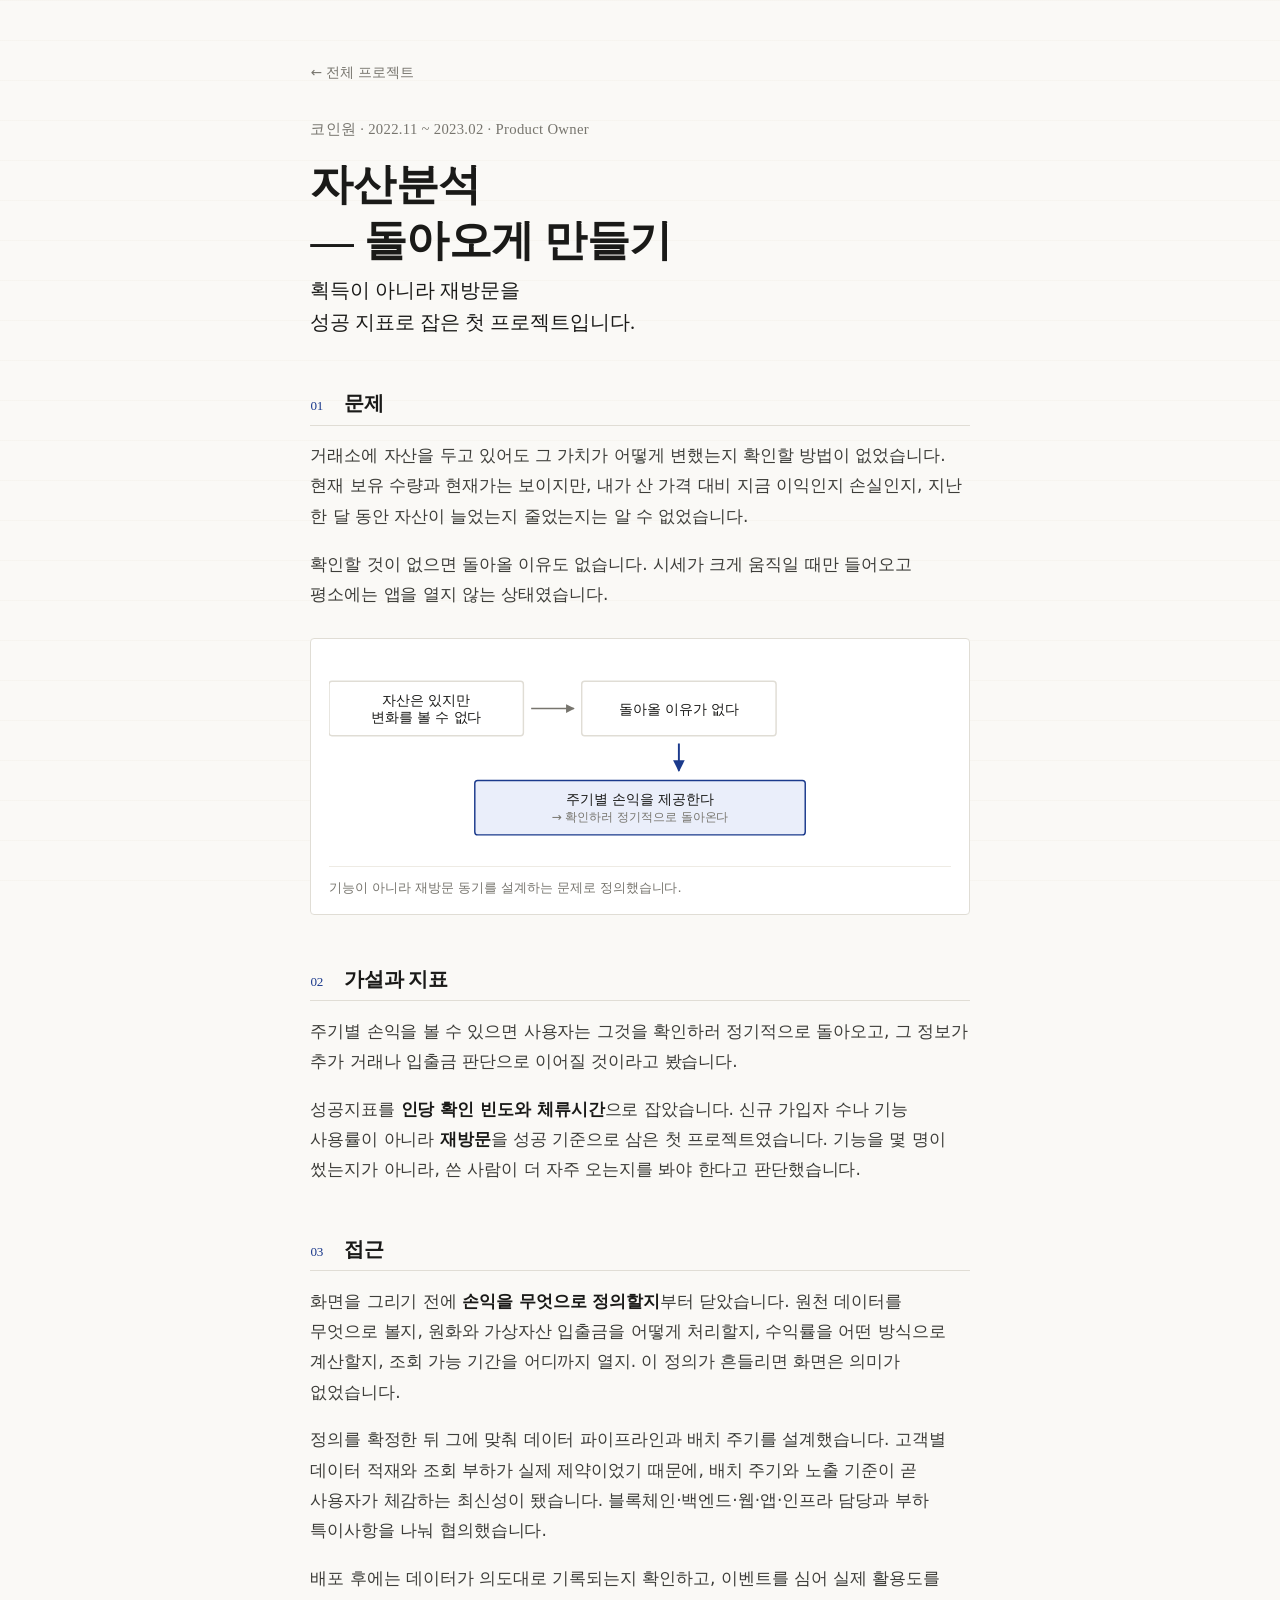
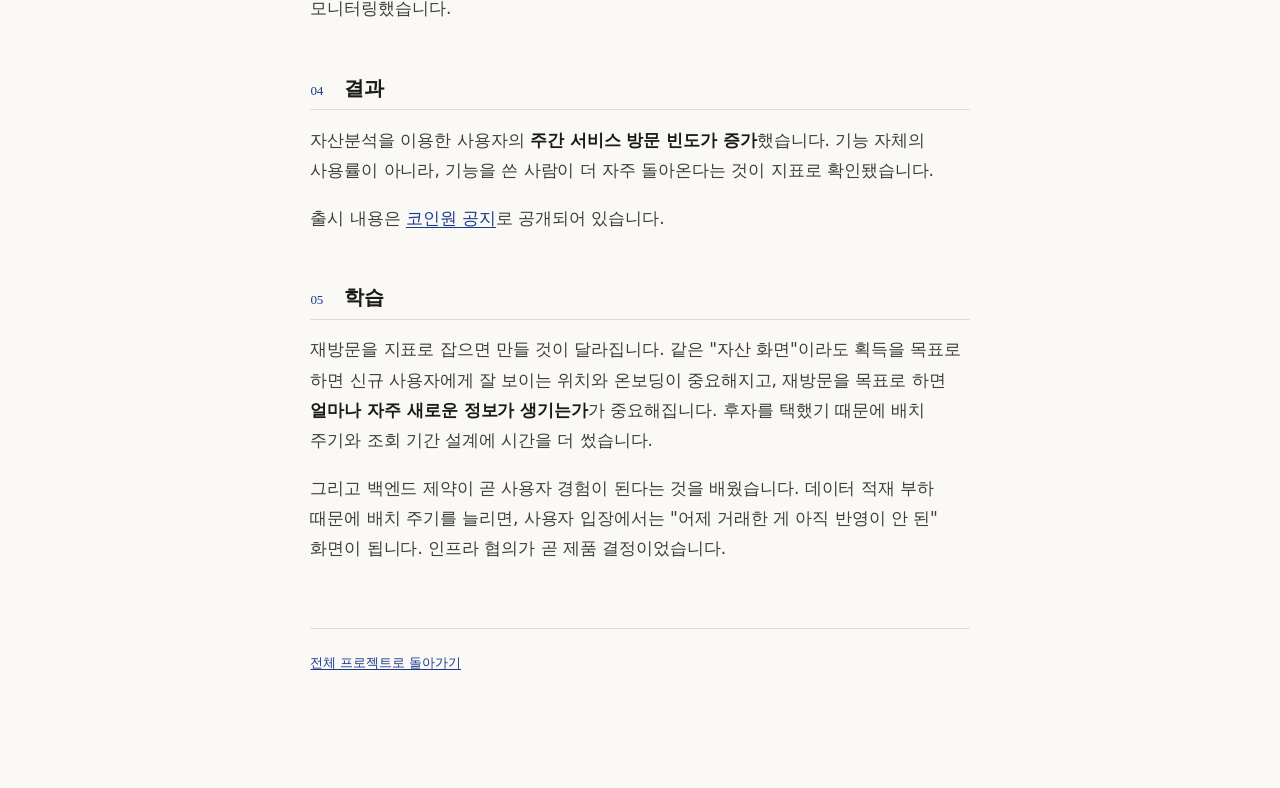
==== projects/coinone-asset-analysis.html @ b0e4d41a "feat: 포트폴리오 사이트 초기 배포 Co-Authored-By: Claude Opus 5 <noreply@anthropic.com>" ====
<!DOCTYPE html>
<html lang="ko">
<head>
<meta charset="utf-8">
<meta name="viewport" content="width=device-width, initial-scale=1">
<meta name="robots" content="noindex, nofollow">
<title>자산분석 — 돌아오게 만들기 · 안세훈</title>
<link rel="stylesheet" href="../assets/style.css">
</head>
<body>
<div class="wrap">

  <a class="back-link" href="../index.html">전체 프로젝트</a>

  <header class="site-header">
    <p class="role">코인원 · 2022.11 ~ 2023.02 · Product Owner</p>
    <h1>자산분석<br>— 돌아오게 만들기</h1>
    <p class="tagline">획득이 아니라 재방문을<br>성공 지표로 잡은 첫 프로젝트입니다.</p>
  </header>

  <section class="section">
    <h2><span class="n">01</span>문제</h2>
    <p>거래소에 자산을 두고 있어도 그 가치가 어떻게 변했는지 확인할 방법이 없었습니다.
       현재 보유 수량과 현재가는 보이지만, 내가 산 가격 대비 지금 이익인지 손실인지,
       지난 한 달 동안 자산이 늘었는지 줄었는지는 알 수 없었습니다.</p>
    <p>확인할 것이 없으면 돌아올 이유도 없습니다. 시세가 크게 움직일 때만 들어오고
       평소에는 앱을 열지 않는 상태였습니다.</p>

    <figure class="figure">
      <svg viewBox="0 0 640 200" role="img" aria-labelledby="fig1-t fig1-d">
        <title id="fig1-t">문제 구조와 해결 방향</title>
        <desc id="fig1-d">자산 변화를 확인할 방법이 없어 재방문 이유가 없던 상태에서, 주기별 손익을 제공해 확인을 위한 재방문을 만들었습니다.</desc>

        <rect x="0" y="24" width="200" height="56" rx="3" class="svg-box"/>
        <text x="100" y="48" class="svg-label" text-anchor="middle">자산은 있지만</text>
        <text x="100" y="66" class="svg-label" text-anchor="middle">변화를 볼 수 없다</text>

        <path d="M208 52 H252" class="svg-arrow" marker-end="url(#ar)"/>

        <rect x="260" y="24" width="200" height="56" rx="3" class="svg-box"/>
        <text x="360" y="58" class="svg-label" text-anchor="middle">돌아올 이유가 없다</text>

        <path d="M360 88 V116" class="svg-arrow--accent" marker-end="url(#ar2)"/>

        <rect x="150" y="126" width="340" height="56" rx="3" class="svg-box--accent"/>
        <text x="320" y="150" class="svg-label" text-anchor="middle">주기별 손익을 제공한다</text>
        <text x="320" y="168" class="svg-label--sm" text-anchor="middle">→ 확인하러 정기적으로 돌아온다</text>

        <defs>
          <marker id="ar" viewBox="0 0 10 10" refX="9" refY="5" markerWidth="6" markerHeight="6" orient="auto-start-reverse">
            <path d="M0 0 L10 5 L0 10 z" style="fill:var(--muted)"/>
          </marker>
          <marker id="ar2" viewBox="0 0 10 10" refX="9" refY="5" markerWidth="6" markerHeight="6" orient="auto-start-reverse">
            <path d="M0 0 L10 5 L0 10 z" style="fill:var(--accent)"/>
          </marker>
        </defs>
      </svg>
      <figcaption class="figure__caption">기능이 아니라 재방문 동기를 설계하는 문제로 정의했습니다.</figcaption>
    </figure>
  </section>

  <section class="section">
    <h2><span class="n">02</span>가설과 지표</h2>
    <p>주기별 손익을 볼 수 있으면 사용자는 그것을 확인하러 정기적으로 돌아오고,
       그 정보가 추가 거래나 입출금 판단으로 이어질 것이라고 봤습니다.</p>
    <p>성공지표를 <strong>인당 확인 빈도와 체류시간</strong>으로 잡았습니다.
       신규 가입자 수나 기능 사용률이 아니라 <strong>재방문</strong>을 성공 기준으로 삼은 첫 프로젝트였습니다.
       기능을 몇 명이 썼는지가 아니라, 쓴 사람이 더 자주 오는지를 봐야 한다고 판단했습니다.</p>
  </section>

  <section class="section">
    <h2><span class="n">03</span>접근</h2>
    <p>화면을 그리기 전에 <strong>손익을 무엇으로 정의할지</strong>부터 닫았습니다.
       원천 데이터를 무엇으로 볼지, 원화와 가상자산 입출금을 어떻게 처리할지,
       수익률을 어떤 방식으로 계산할지, 조회 가능 기간을 어디까지 열지.
       이 정의가 흔들리면 화면은 의미가 없었습니다.</p>
    <p>정의를 확정한 뒤 그에 맞춰 데이터 파이프라인과 배치 주기를 설계했습니다.
       고객별 데이터 적재와 조회 부하가 실제 제약이었기 때문에,
       배치 주기와 노출 기준이 곧 사용자가 체감하는 최신성이 됐습니다.
       블록체인·백엔드·웹·앱·인프라 담당과 부하 특이사항을 나눠 협의했습니다.</p>
    <p>배포 후에는 데이터가 의도대로 기록되는지 확인하고, 이벤트를 심어 실제 활용도를 모니터링했습니다.</p>
  </section>

  <section class="section">
    <h2><span class="n">04</span>결과</h2>
    <p>자산분석을 이용한 사용자의 <strong>주간 서비스 방문 빈도가 증가</strong>했습니다.
       기능 자체의 사용률이 아니라, 기능을 쓴 사람이 더 자주 돌아온다는 것이 지표로 확인됐습니다.</p>
    <p>출시 내용은 <a href="https://coinone.co.kr/info/notice/2519">코인원 공지</a>로 공개되어 있습니다.</p>
  </section>

  <section class="section">
    <h2><span class="n">05</span>학습</h2>
    <p>재방문을 지표로 잡으면 만들 것이 달라집니다. 같은 "자산 화면"이라도
       획득을 목표로 하면 신규 사용자에게 잘 보이는 위치와 온보딩이 중요해지고,
       재방문을 목표로 하면 <strong>얼마나 자주 새로운 정보가 생기는가</strong>가 중요해집니다.
       후자를 택했기 때문에 배치 주기와 조회 기간 설계에 시간을 더 썼습니다.</p>
    <p>그리고 백엔드 제약이 곧 사용자 경험이 된다는 것을 배웠습니다.
       데이터 적재 부하 때문에 배치 주기를 늘리면, 사용자 입장에서는
       "어제 거래한 게 아직 반영이 안 된" 화면이 됩니다.
       인프라 협의가 곧 제품 결정이었습니다.</p>
  </section>

  <footer class="site-footer">
    <p><a href="../index.html">전체 프로젝트로 돌아가기</a></p>
  </footer>

</div>
</body>
</html>
---- assets/style.css ----
@charset "UTF-8";

/* ============================================================
   안세훈 포트폴리오
   아이덴티티: 편집 디자인된 리서치 노트
   - 세리프 디스플레이(제목·수치) × 한글 산세리프 본문
   - 좌측 헤어라인 레일과 섹션 번호
   - 지표 델타를 본문 안에서 색으로 읽히게
   외부 리소스(웹폰트·이미지) 없음. 단일 CSS.
   ============================================================ */

:root {
  /* 종이 계열 라이트 */
  --bg:        #faf9f6;
  --bg-tint:   #f3f1ec;
  --card:      #ffffff;
  --fg:        #1a1a18;
  --fg-soft:   #3d3d39;
  --muted:     #77756e;
  --line:      #e0ddd5;
  --line-soft: #eeebe4;
  --accent:    #1b3a8c;
  --accent-bg: #eaeefa;
  --up:        #0f6b45;
  --down:      #9c3327;

  --display: "Iowan Old Style", "Palatino Linotype", Palatino, "Times New Roman", Georgia, serif;
  --body: -apple-system, BlinkMacSystemFont, "Apple SD Gothic Neo", "Malgun Gothic",
          "Noto Sans KR", system-ui, sans-serif;
  --mono: ui-monospace, SFMono-Regular, Menlo, monospace;

  --measure: 44rem;
  --rail: 2.5rem;
}

@media (prefers-color-scheme: dark) {
  :root {
    --bg:        #14141a;
    --bg-tint:   #1a1a21;
    --card:      #1c1c23;
    --fg:        #eceae5;
    --fg-soft:   #cfcdc7;
    --muted:     #94918a;
    --line:      #2e2e37;
    --line-soft: #24242c;
    --accent:    #8fb0ff;
    --accent-bg: #1e2436;
    --up:        #4ec98a;
    --down:      #ff8f80;
  }
}

*, *::before, *::after { box-sizing: border-box; }

html { -webkit-text-size-adjust: 100%; }

body {
  margin: 0;
  background: var(--bg);
  color: var(--fg);
  font-family: var(--body);
  font-size: clamp(15px, 0.95rem + 0.16vw, 17px);
  line-height: 1.78;
  letter-spacing: -0.003em;
  word-break: keep-all;       /* 한글 줄바꿈 품질 */
  overflow-wrap: anywhere;
  -webkit-font-smoothing: antialiased;
}

/* 종이 질감: 아주 옅은 수평 괘선 */
body::before {
  content: "";
  position: fixed;
  inset: 0;
  pointer-events: none;
  background-image: repeating-linear-gradient(
    to bottom, var(--line-soft) 0 1px, transparent 1px 2.5rem);
  opacity: .35;
  z-index: 0;
}
@media (prefers-color-scheme: dark) { body::before { opacity: .5; } }

.wrap {
  position: relative;
  z-index: 1;
  max-width: var(--measure);
  margin-inline: auto;
  padding: 3.5rem 1.4rem 6rem;
}

/* ---------- 타이포 ---------- */

h1, h2, h3 { font-family: var(--display); font-weight: 600; letter-spacing: -0.01em; line-height: 1.3; }

h1 {
  font-size: clamp(1.9rem, 1.4rem + 2vw, 2.7rem);
  margin: 0 0 .4rem;
}

h2 {
  font-size: 1.28rem;
  margin: 3.2rem 0 .9rem;
  padding-bottom: .5rem;
  border-bottom: 1px solid var(--line);
}

h3 { font-size: 1.06rem; margin: 2rem 0 .5rem; }

p { margin: 0 0 1.1rem; color: var(--fg-soft); }

a { color: var(--accent); text-underline-offset: .18em; text-decoration-thickness: 1px; }
a:hover { text-decoration-thickness: 2px; }
a:focus-visible { outline: 2px solid var(--accent); outline-offset: 3px; border-radius: 2px; }

strong { font-weight: 650; color: var(--fg); }

ul, ol { padding-left: 1.15rem; margin: 0 0 1.1rem; color: var(--fg-soft); }
li { margin-bottom: .38rem; }

/* 숫자는 세리프 + 등폭으로 — 수치가 본문에서 또렷하게 */
.num, .metric__val, .delta {
  font-family: var(--display);
  font-variant-numeric: tabular-nums;
  font-feature-settings: "tnum" 1;
}

/* ---------- 헤더 ---------- */

.site-header { margin-bottom: 2.6rem; }

.site-header .role {
  font-family: var(--display);
  font-size: .92rem;
  color: var(--muted);
  letter-spacing: .02em;
  margin: 0 0 .9rem;
}

.tagline {
  font-family: var(--display);
  font-size: clamp(1.05rem, 1rem + .5vw, 1.28rem);
  line-height: 1.55;
  color: var(--fg);
  margin: 0 0 1.2rem;
}

.contact {
  display: flex;
  flex-wrap: wrap;
  gap: .4rem 1.1rem;
  font-size: .88rem;
  color: var(--muted);
  margin: 0;
  padding: 0;
  list-style: none;
}

/* ---------- 콜아웃 (읽는 순서) ---------- */

.callout {
  background: var(--accent-bg);
  border-left: 3px solid var(--accent);
  padding: 1.15rem 1.25rem;
  margin: 0 0 3rem;
  border-radius: 0 4px 4px 0;
}
.callout p { margin: 0; color: var(--fg); }
.callout p + p { margin-top: .6rem; }

/* ---------- 성장 궤적 ---------- */

.trajectory { margin: 0 0 1rem; padding: 0; list-style: none; }

.trajectory__spine {
  font-family: var(--display);
  font-size: 1.02rem;
  color: var(--accent);
  letter-spacing: .01em;
  margin-bottom: 1.4rem;
}

.trajectory li {
  display: grid;
  grid-template-columns: minmax(5.5rem, max-content) 1fr;
  gap: 0 1rem;
  padding: 0 0 1.3rem;
  border-left: 1px solid var(--line);
  margin-left: .55rem;
  padding-left: 1.2rem;
  position: relative;
}
.trajectory li::before {
  content: "";
  position: absolute;
  left: -4.5px;
  top: .62rem;
  width: 8px; height: 8px;
  border-radius: 50%;
  background: var(--bg);
  border: 1.5px solid var(--accent);
}
.trajectory li:last-child { border-left-color: transparent; padding-bottom: 0; }

.trajectory .when {
  font-family: var(--display);
  font-size: .85rem;
  color: var(--muted);
  white-space: nowrap;
  padding-top: .12rem;
}
.trajectory .what { margin: 0; }
.trajectory .axis { display: block; font-weight: 650; color: var(--fg); }

/* ---------- 프로젝트 리스트 ---------- */

.project-list { list-style: none; margin: 0; padding: 0; }

.project-item {
  border-top: 1px solid var(--line);
  padding: 1.25rem 0 1.35rem;
}
.project-item:last-child { border-bottom: 1px solid var(--line); }

.project-item__title {
  font-family: var(--display);
  font-size: 1.06rem;
  font-weight: 600;
  margin: 0 0 .25rem;
  line-height: 1.4;
}
.project-item__title a { text-decoration: none; color: var(--fg); }
.project-item__title a:hover { color: var(--accent); text-decoration: underline; }

/* 대표 프로젝트: 리스트 안에서 강조하되 섹션을 나누지 않는다 */
.project-item--featured {
  border-left: 3px solid var(--accent);
  padding-left: 1.1rem;
  background: linear-gradient(to right, var(--accent-bg), transparent 55%);
}
.project-item--featured .project-item__title { font-size: 1.4rem; font-weight: 700; }

.badge {
  display: inline-block;
  vertical-align: .18em;
  background: var(--accent);
  color: var(--bg);
  font-family: var(--body);
  font-size: .66rem;
  font-weight: 700;
  letter-spacing: .04em;
  line-height: 1;
  padding: .3em .55em;
  border-radius: 999px;
  margin-right: .5rem;
}
@media (prefers-color-scheme: dark) { .badge { color: #14141a; } }

.meta {
  font-size: .82rem;
  color: var(--muted);
  margin: 0 0 .45rem;
  font-family: var(--display);
}

.project-item__result { margin: 0 0 .55rem; font-size: .95rem; }

.tags { display: flex; flex-wrap: wrap; gap: .35rem; list-style: none; margin: 0; padding: 0; }
.tag {
  font-size: .72rem;
  color: var(--muted);
  border: 1px solid var(--line);
  border-radius: 3px;
  padding: .12em .45em;
  line-height: 1.5;
}

/* ---------- 프로젝트 상세: 섹션 ---------- */

.section { margin-bottom: 2.4rem; }

.section > h2 {
  display: grid;
  grid-template-columns: 1.6rem 1fr;
  align-items: baseline;
  gap: .5rem;
}
.section > h2 .n {
  font-family: var(--display);
  font-size: .82rem;
  color: var(--accent);
  font-weight: 400;
}

/* ---------- 지표 ---------- */

.metric-row {
  display: flex;
  flex-wrap: wrap;
  gap: 1.6rem;
  padding: 1.15rem 1.25rem;
  background: var(--bg-tint);
  border: 1px solid var(--line);
  border-radius: 4px;
  margin: 0 0 1.5rem;
}
.metric { min-width: 7.5rem; }
.metric__label { display: block; font-size: .78rem; color: var(--muted); margin-bottom: .1rem; }
.metric__val { display: block; font-size: 1.5rem; line-height: 1.15; color: var(--fg); }
.metric__val--up { color: var(--up); }
.metric__val--down { color: var(--down); }
.metric__note { font-size: .74rem; color: var(--muted); }

.delta--up { color: var(--up); font-weight: 650; }
.delta--down { color: var(--down); font-weight: 650; }

/* ---------- 도식 ---------- */

.figure {
  margin: 1.8rem 0 2rem;
  padding: 1.2rem 1.1rem 1rem;
  background: var(--card);
  border: 1px solid var(--line);
  border-radius: 4px;
}
/* 좁은 화면에서는 도식을 축소하지 않고 가로 스크롤로 넘긴다.
   본문(body)은 절대 가로로 스크롤되지 않는다. */
.figure { overflow-x: auto; }
.figure svg { width: 100%; min-width: 480px; height: auto; display: block; }
.figure__caption {
  margin: .85rem 0 0;
  font-size: .82rem;
  color: var(--muted);
  line-height: 1.6;
  border-top: 1px solid var(--line-soft);
  padding-top: .6rem;
}

/* SVG 내부 공용 클래스 */
.svg-box { fill: var(--card); stroke: var(--line); stroke-width: 1.5; }
.svg-box--accent { fill: var(--accent-bg); stroke: var(--accent); stroke-width: 1.5; }
.svg-label { fill: var(--fg); font-family: var(--body); font-size: 14px; }
.svg-label--sm { fill: var(--muted); font-family: var(--body); font-size: 12.5px; }
.svg-num { fill: var(--fg); font-family: var(--display); font-size: 15px; font-variant-numeric: tabular-nums; }
.svg-arrow { stroke: var(--muted); stroke-width: 1.5; fill: none; }
.svg-arrow--accent { stroke: var(--accent); stroke-width: 2; fill: none; }
.svg-bar--up { fill: var(--up); }
.svg-bar--down { fill: var(--down); }
.svg-axis { stroke: var(--line); stroke-width: 1; }

/* ---------- 뒤로 ---------- */

.back-link {
  display: inline-block;
  font-size: .85rem;
  color: var(--muted);
  text-decoration: none;
  margin-bottom: 2rem;
}
.back-link:hover { color: var(--accent); }
.back-link::before { content: "← "; }

/* ---------- 표 ---------- */

table { width: 100%; border-collapse: collapse; margin: 0 0 1.4rem; font-size: .9rem; }
th, td { text-align: left; padding: .55rem .6rem; border-bottom: 1px solid var(--line-soft); vertical-align: top; }
th { font-family: var(--display); font-weight: 600; color: var(--muted); font-size: .82rem; border-bottom-color: var(--line); }
td { color: var(--fg-soft); }

/* ---------- 푸터 ---------- */

.site-footer {
  margin-top: 4rem;
  padding-top: 1.4rem;
  border-top: 1px solid var(--line);
  font-size: .82rem;
  color: var(--muted);
}

/* ---------- 반응형 ---------- */

@media (max-width: 480px) {
  .wrap { padding: 2.5rem 1.1rem 4rem; }
  .metric-row { gap: 1rem 1.4rem; padding: 1rem; }
  .metric { min-width: 6rem; }
  .metric__val { font-size: 1.3rem; }
  .trajectory li { grid-template-columns: 1fr; gap: .1rem; }
  .project-item--featured .project-item__title { font-size: 1.2rem; }
}

/* ---------- 인쇄 ---------- */

@media print {
  :root {
    --bg: #fff; --bg-tint: #fff; --card: #fff;
    --fg: #000; --fg-soft: #1a1a1a; --muted: #555;
    --line: #bbb; --line-soft: #ddd;
    --accent: #12306f; --accent-bg: #fff;
    --up: #0b5c3a; --down: #8a2b20;
  }
  body::before { display: none; }
  .back-link { display: none; }
  .wrap { max-width: none; padding: 0; }
  .section, .figure, .metric-row, .project-item { break-inside: avoid; }
  h2 { break-after: avoid; }
  a { text-decoration: none; }
}

/* ---------- 모션 ---------- */

@media (prefers-reduced-motion: no-preference) {
  .project-item, .section { animation: rise .5s ease-out backwards; }
  .project-item:nth-child(1) { animation-delay: .02s; }
  .project-item:nth-child(2) { animation-delay: .05s; }
  .project-item:nth-child(3) { animation-delay: .08s; }
  .project-item:nth-child(n+4) { animation-delay: .11s; }
  @keyframes rise {
    from { opacity: 0; transform: translateY(6px); }
    to   { opacity: 1; transform: none; }
  }
}
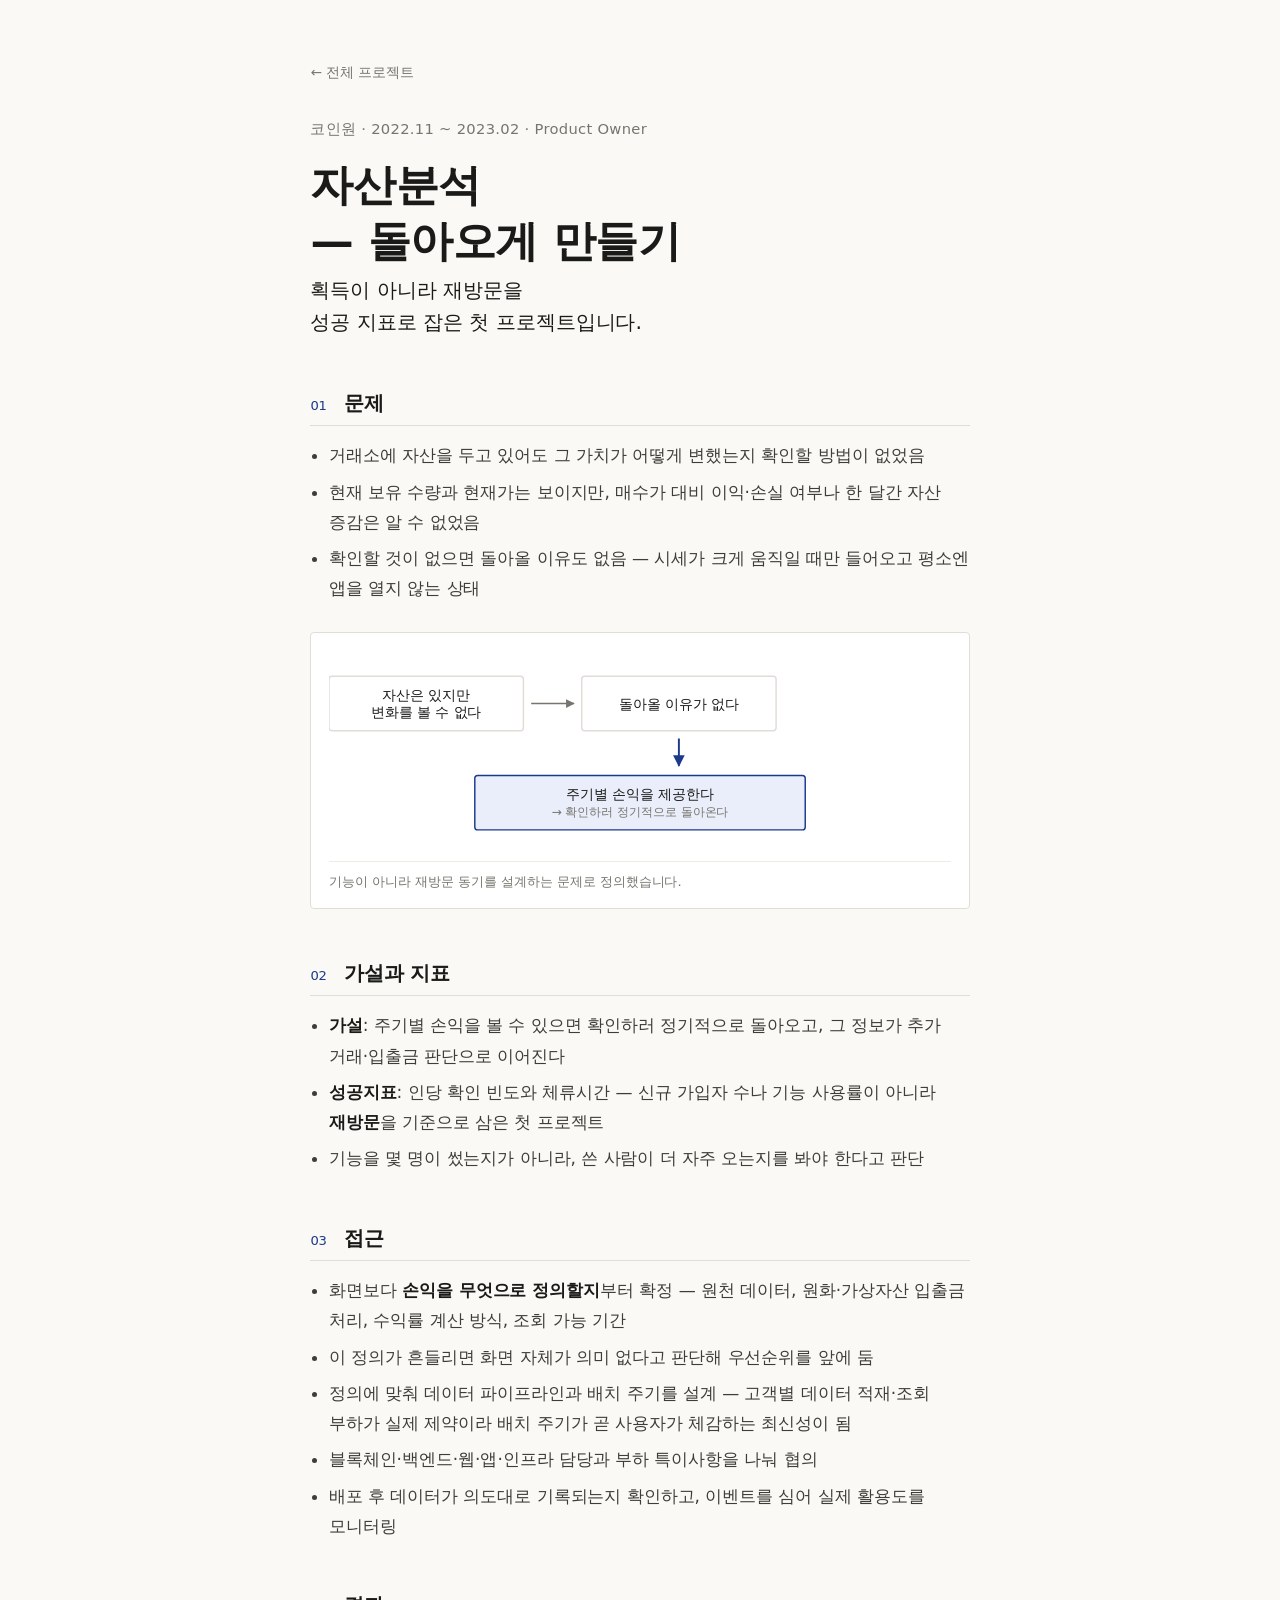
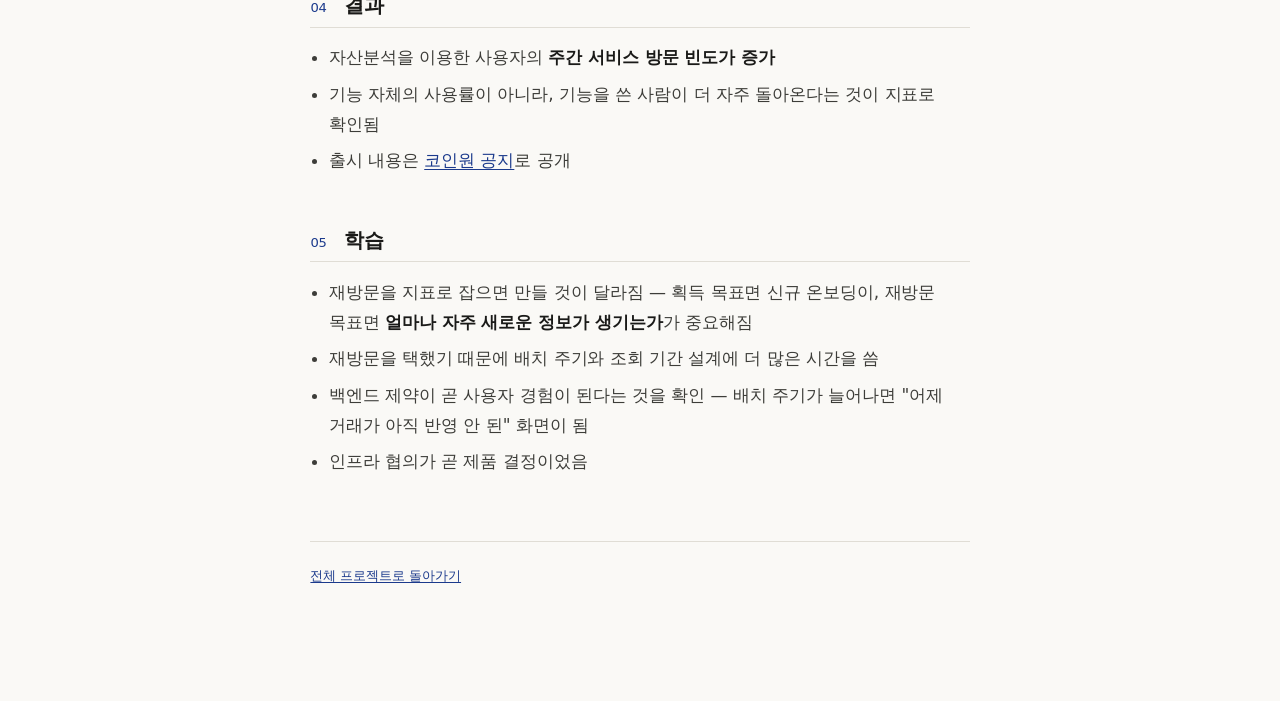
==== commit 847a03a8: "style: Noto Sans 계열 폰트로 통일, 노트 줄무늬 제거, 본문을 불릿 포인트로 재구성 Co-Authored-By: Claude Opus 5 <noreply@anthro" ====
--- a/projects/coinone-asset-analysis.html
+++ b/projects/coinone-asset-analysis.html
@@ -20,11 +20,11 @@
 
   <section class="section">
     <h2><span class="n">01</span>문제</h2>
-    <p>거래소에 자산을 두고 있어도 그 가치가 어떻게 변했는지 확인할 방법이 없었습니다.
-       현재 보유 수량과 현재가는 보이지만, 내가 산 가격 대비 지금 이익인지 손실인지,
-       지난 한 달 동안 자산이 늘었는지 줄었는지는 알 수 없었습니다.</p>
-    <p>확인할 것이 없으면 돌아올 이유도 없습니다. 시세가 크게 움직일 때만 들어오고
-       평소에는 앱을 열지 않는 상태였습니다.</p>
+    <ul>
+      <li>거래소에 자산을 두고 있어도 그 가치가 어떻게 변했는지 확인할 방법이 없었음</li>
+      <li>현재 보유 수량과 현재가는 보이지만, 매수가 대비 이익·손실 여부나 한 달간 자산 증감은 알 수 없었음</li>
+      <li>확인할 것이 없으면 돌아올 이유도 없음 — 시세가 크게 움직일 때만 들어오고 평소엔 앱을 열지 않는 상태</li>
+    </ul>
 
     <figure class="figure">
       <svg viewBox="0 0 640 200" role="img" aria-labelledby="fig1-t fig1-d">
@@ -61,43 +61,41 @@
 
   <section class="section">
     <h2><span class="n">02</span>가설과 지표</h2>
-    <p>주기별 손익을 볼 수 있으면 사용자는 그것을 확인하러 정기적으로 돌아오고,
-       그 정보가 추가 거래나 입출금 판단으로 이어질 것이라고 봤습니다.</p>
-    <p>성공지표를 <strong>인당 확인 빈도와 체류시간</strong>으로 잡았습니다.
-       신규 가입자 수나 기능 사용률이 아니라 <strong>재방문</strong>을 성공 기준으로 삼은 첫 프로젝트였습니다.
-       기능을 몇 명이 썼는지가 아니라, 쓴 사람이 더 자주 오는지를 봐야 한다고 판단했습니다.</p>
+    <ul>
+      <li><strong>가설</strong>: 주기별 손익을 볼 수 있으면 확인하러 정기적으로 돌아오고, 그 정보가 추가 거래·입출금 판단으로 이어진다</li>
+      <li><strong>성공지표</strong>: 인당 확인 빈도와 체류시간 — 신규 가입자 수나 기능 사용률이 아니라 <strong>재방문</strong>을 기준으로 삼은 첫 프로젝트</li>
+      <li>기능을 몇 명이 썼는지가 아니라, 쓴 사람이 더 자주 오는지를 봐야 한다고 판단</li>
+    </ul>
   </section>
 
   <section class="section">
     <h2><span class="n">03</span>접근</h2>
-    <p>화면을 그리기 전에 <strong>손익을 무엇으로 정의할지</strong>부터 닫았습니다.
-       원천 데이터를 무엇으로 볼지, 원화와 가상자산 입출금을 어떻게 처리할지,
-       수익률을 어떤 방식으로 계산할지, 조회 가능 기간을 어디까지 열지.
-       이 정의가 흔들리면 화면은 의미가 없었습니다.</p>
-    <p>정의를 확정한 뒤 그에 맞춰 데이터 파이프라인과 배치 주기를 설계했습니다.
-       고객별 데이터 적재와 조회 부하가 실제 제약이었기 때문에,
-       배치 주기와 노출 기준이 곧 사용자가 체감하는 최신성이 됐습니다.
-       블록체인·백엔드·웹·앱·인프라 담당과 부하 특이사항을 나눠 협의했습니다.</p>
-    <p>배포 후에는 데이터가 의도대로 기록되는지 확인하고, 이벤트를 심어 실제 활용도를 모니터링했습니다.</p>
+    <ul>
+      <li>화면보다 <strong>손익을 무엇으로 정의할지</strong>부터 확정 — 원천 데이터, 원화·가상자산 입출금 처리, 수익률 계산 방식, 조회 가능 기간</li>
+      <li>이 정의가 흔들리면 화면 자체가 의미 없다고 판단해 우선순위를 앞에 둠</li>
+      <li>정의에 맞춰 데이터 파이프라인과 배치 주기를 설계 — 고객별 데이터 적재·조회 부하가 실제 제약이라 배치 주기가 곧 사용자가 체감하는 최신성이 됨</li>
+      <li>블록체인·백엔드·웹·앱·인프라 담당과 부하 특이사항을 나눠 협의</li>
+      <li>배포 후 데이터가 의도대로 기록되는지 확인하고, 이벤트를 심어 실제 활용도를 모니터링</li>
+    </ul>
   </section>
 
   <section class="section">
     <h2><span class="n">04</span>결과</h2>
-    <p>자산분석을 이용한 사용자의 <strong>주간 서비스 방문 빈도가 증가</strong>했습니다.
-       기능 자체의 사용률이 아니라, 기능을 쓴 사람이 더 자주 돌아온다는 것이 지표로 확인됐습니다.</p>
-    <p>출시 내용은 <a href="https://coinone.co.kr/info/notice/2519">코인원 공지</a>로 공개되어 있습니다.</p>
+    <ul>
+      <li>자산분석을 이용한 사용자의 <strong>주간 서비스 방문 빈도가 증가</strong></li>
+      <li>기능 자체의 사용률이 아니라, 기능을 쓴 사람이 더 자주 돌아온다는 것이 지표로 확인됨</li>
+      <li>출시 내용은 <a href="https://coinone.co.kr/info/notice/2519">코인원 공지</a>로 공개</li>
+    </ul>
   </section>
 
   <section class="section">
     <h2><span class="n">05</span>학습</h2>
-    <p>재방문을 지표로 잡으면 만들 것이 달라집니다. 같은 "자산 화면"이라도
-       획득을 목표로 하면 신규 사용자에게 잘 보이는 위치와 온보딩이 중요해지고,
-       재방문을 목표로 하면 <strong>얼마나 자주 새로운 정보가 생기는가</strong>가 중요해집니다.
-       후자를 택했기 때문에 배치 주기와 조회 기간 설계에 시간을 더 썼습니다.</p>
-    <p>그리고 백엔드 제약이 곧 사용자 경험이 된다는 것을 배웠습니다.
-       데이터 적재 부하 때문에 배치 주기를 늘리면, 사용자 입장에서는
-       "어제 거래한 게 아직 반영이 안 된" 화면이 됩니다.
-       인프라 협의가 곧 제품 결정이었습니다.</p>
+    <ul>
+      <li>재방문을 지표로 잡으면 만들 것이 달라짐 — 획득 목표면 신규 온보딩이, 재방문 목표면 <strong>얼마나 자주 새로운 정보가 생기는가</strong>가 중요해짐</li>
+      <li>재방문을 택했기 때문에 배치 주기와 조회 기간 설계에 더 많은 시간을 씀</li>
+      <li>백엔드 제약이 곧 사용자 경험이 된다는 것을 확인 — 배치 주기가 늘어나면 "어제 거래가 아직 반영 안 된" 화면이 됨</li>
+      <li>인프라 협의가 곧 제품 결정이었음</li>
+    </ul>
   </section>
 
   <footer class="site-footer">
--- a/assets/style.css
+++ b/assets/style.css
@@ -2,10 +2,8 @@
 
 /* ============================================================
    안세훈 포트폴리오
-   아이덴티티: 편집 디자인된 리서치 노트
-   - 세리프 디스플레이(제목·수치) × 한글 산세리프 본문
-   - 좌측 헤어라인 레일과 섹션 번호
-   - 지표 델타를 본문 안에서 색으로 읽히게
+   Noto Sans 계열 산세리프로 통일. 좌측 헤어라인 레일과 섹션 번호,
+   지표 델타를 본문 안에서 색으로 읽히게 하는 구조는 유지.
    외부 리소스(웹폰트·이미지) 없음. 단일 CSS.
    ============================================================ */
 
@@ -24,9 +22,9 @@
   --up:        #0f6b45;
   --down:      #9c3327;
 
-  --display: "Iowan Old Style", "Palatino Linotype", Palatino, "Times New Roman", Georgia, serif;
-  --body: -apple-system, BlinkMacSystemFont, "Apple SD Gothic Neo", "Malgun Gothic",
-          "Noto Sans KR", system-ui, sans-serif;
+  --body: "Noto Sans KR", "Noto Sans", -apple-system, BlinkMacSystemFont,
+          "Apple SD Gothic Neo", "Malgun Gothic", system-ui, sans-serif;
+  --display: var(--body);
   --mono: ui-monospace, SFMono-Regular, Menlo, monospace;
 
   --measure: 44rem;
@@ -67,22 +65,7 @@
   -webkit-font-smoothing: antialiased;
 }
 
-/* 종이 질감: 아주 옅은 수평 괘선 */
-body::before {
-  content: "";
-  position: fixed;
-  inset: 0;
-  pointer-events: none;
-  background-image: repeating-linear-gradient(
-    to bottom, var(--line-soft) 0 1px, transparent 1px 2.5rem);
-  opacity: .35;
-  z-index: 0;
-}
-@media (prefers-color-scheme: dark) { body::before { opacity: .5; } }
-
 .wrap {
-  position: relative;
-  z-index: 1;
   max-width: var(--measure);
   margin-inline: auto;
   padding: 3.5rem 1.4rem 6rem;
@@ -90,7 +73,7 @@
 
 /* ---------- 타이포 ---------- */
 
-h1, h2, h3 { font-family: var(--display); font-weight: 600; letter-spacing: -0.01em; line-height: 1.3; }
+h1, h2, h3 { font-family: var(--display); font-weight: 700; letter-spacing: -0.01em; line-height: 1.3; }
 
 h1 {
   font-size: clamp(1.9rem, 1.4rem + 2vw, 2.7rem);
@@ -397,7 +380,6 @@
     --accent: #12306f; --accent-bg: #fff;
     --up: #0b5c3a; --down: #8a2b20;
   }
-  body::before { display: none; }
   .back-link { display: none; }
   .wrap { max-width: none; padding: 0; }
   .section, .figure, .metric-row, .project-item { break-inside: avoid; }
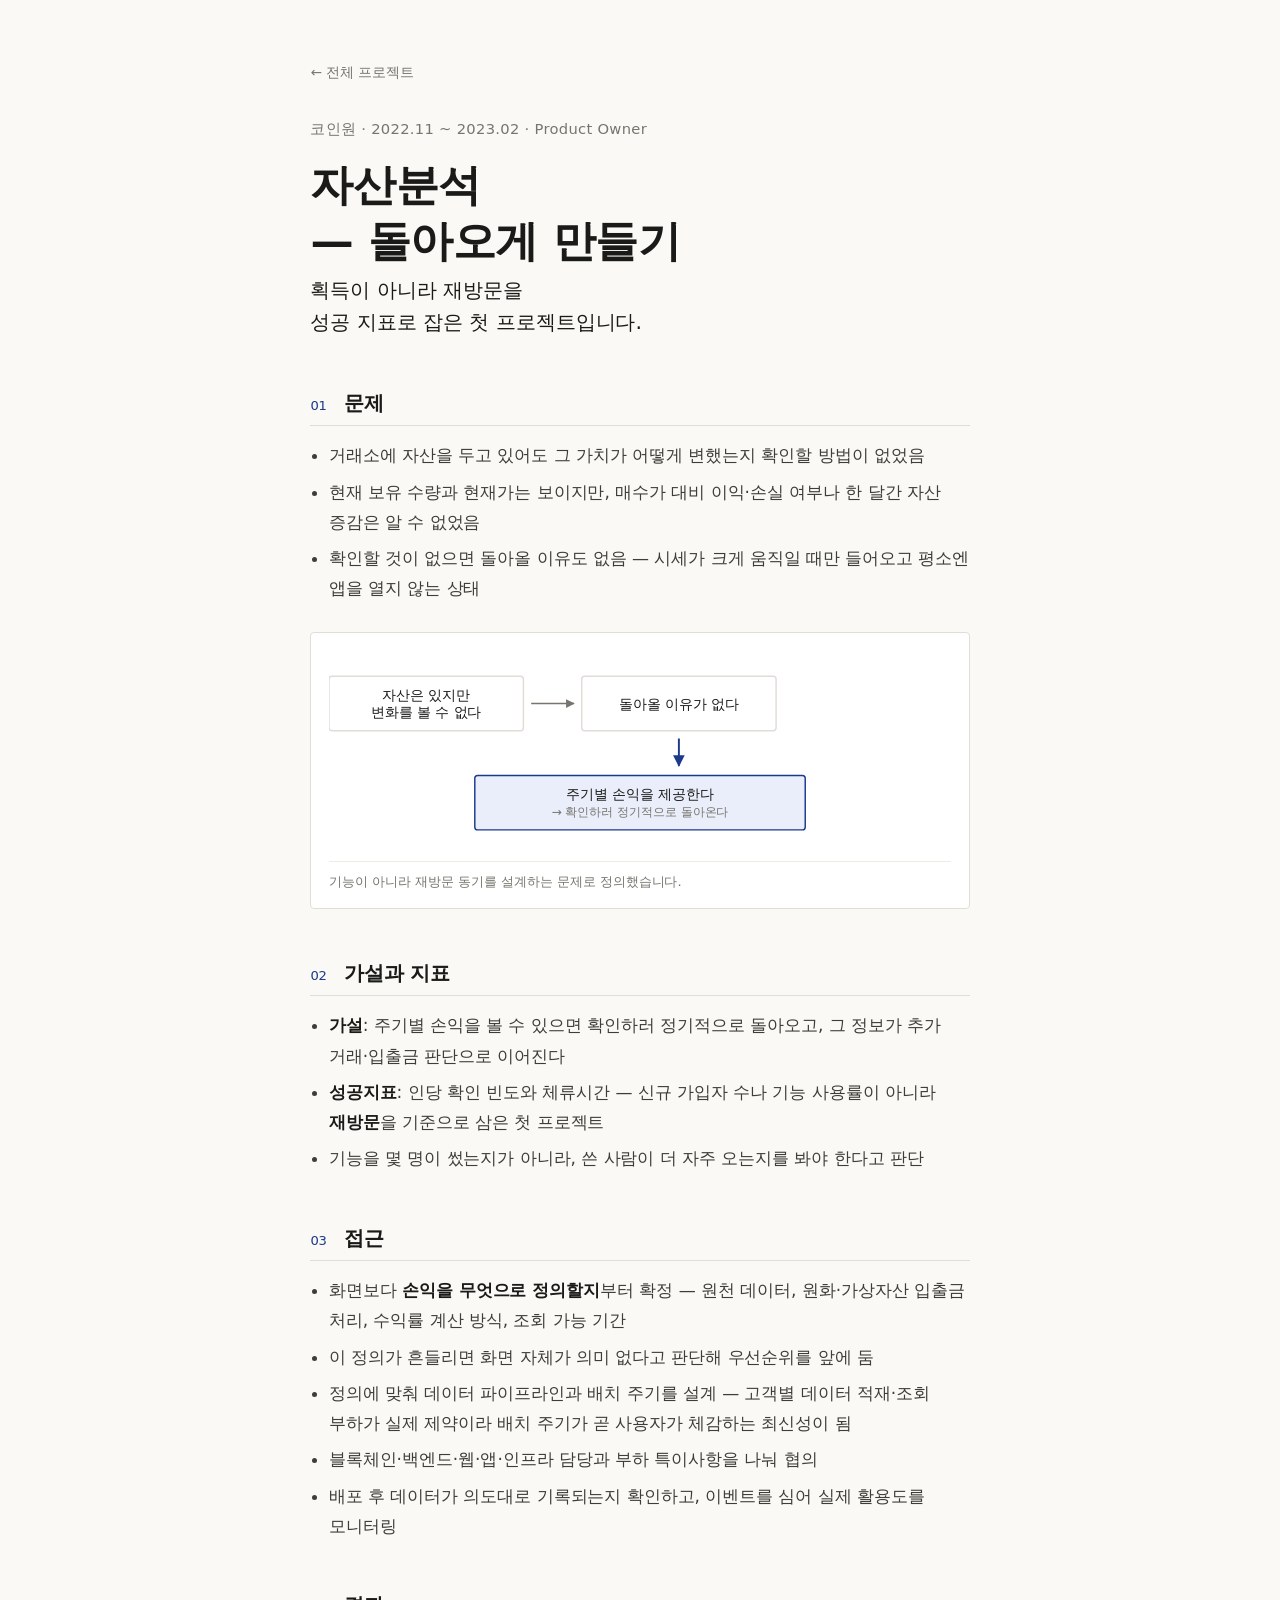
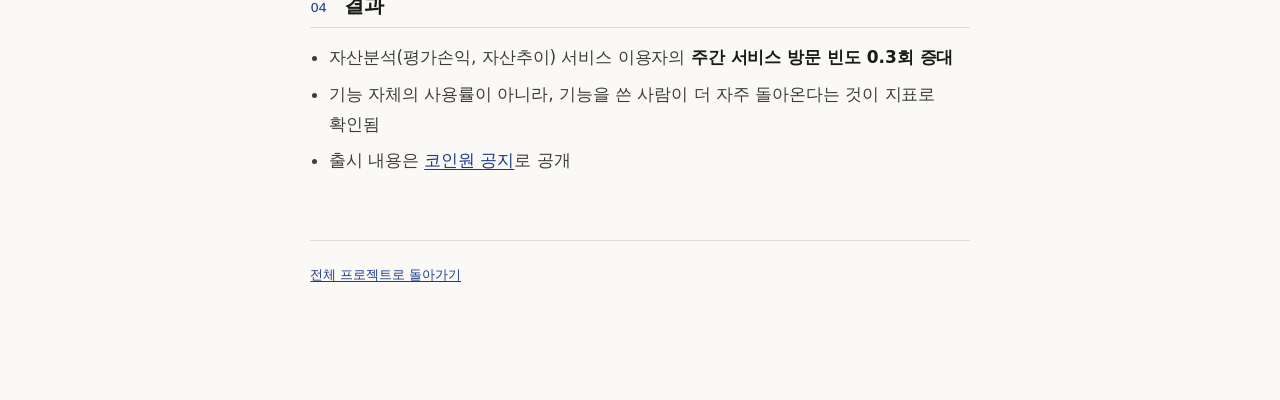
==== commit d6a6e270: "content: 원문 정합성 재점검, 지원 대상 문구 제거, 프로젝트 한줄 설명 제거 Co-Authored-By: Claude Opus 5 <noreply@anthropic.com" ====
--- a/projects/coinone-asset-analysis.html
+++ b/projects/coinone-asset-analysis.html
@@ -82,19 +82,9 @@
   <section class="section">
     <h2><span class="n">04</span>결과</h2>
     <ul>
-      <li>자산분석을 이용한 사용자의 <strong>주간 서비스 방문 빈도가 증가</strong></li>
+      <li>자산분석(평가손익, 자산추이) 서비스 이용자의 <strong>주간 서비스 방문 빈도 0.3회 증대</strong></li>
       <li>기능 자체의 사용률이 아니라, 기능을 쓴 사람이 더 자주 돌아온다는 것이 지표로 확인됨</li>
       <li>출시 내용은 <a href="https://coinone.co.kr/info/notice/2519">코인원 공지</a>로 공개</li>
-    </ul>
-  </section>
-
-  <section class="section">
-    <h2><span class="n">05</span>학습</h2>
-    <ul>
-      <li>재방문을 지표로 잡으면 만들 것이 달라짐 — 획득 목표면 신규 온보딩이, 재방문 목표면 <strong>얼마나 자주 새로운 정보가 생기는가</strong>가 중요해짐</li>
-      <li>재방문을 택했기 때문에 배치 주기와 조회 기간 설계에 더 많은 시간을 씀</li>
-      <li>백엔드 제약이 곧 사용자 경험이 된다는 것을 확인 — 배치 주기가 늘어나면 "어제 거래가 아직 반영 안 된" 화면이 됨</li>
-      <li>인프라 협의가 곧 제품 결정이었음</li>
     </ul>
   </section>
 
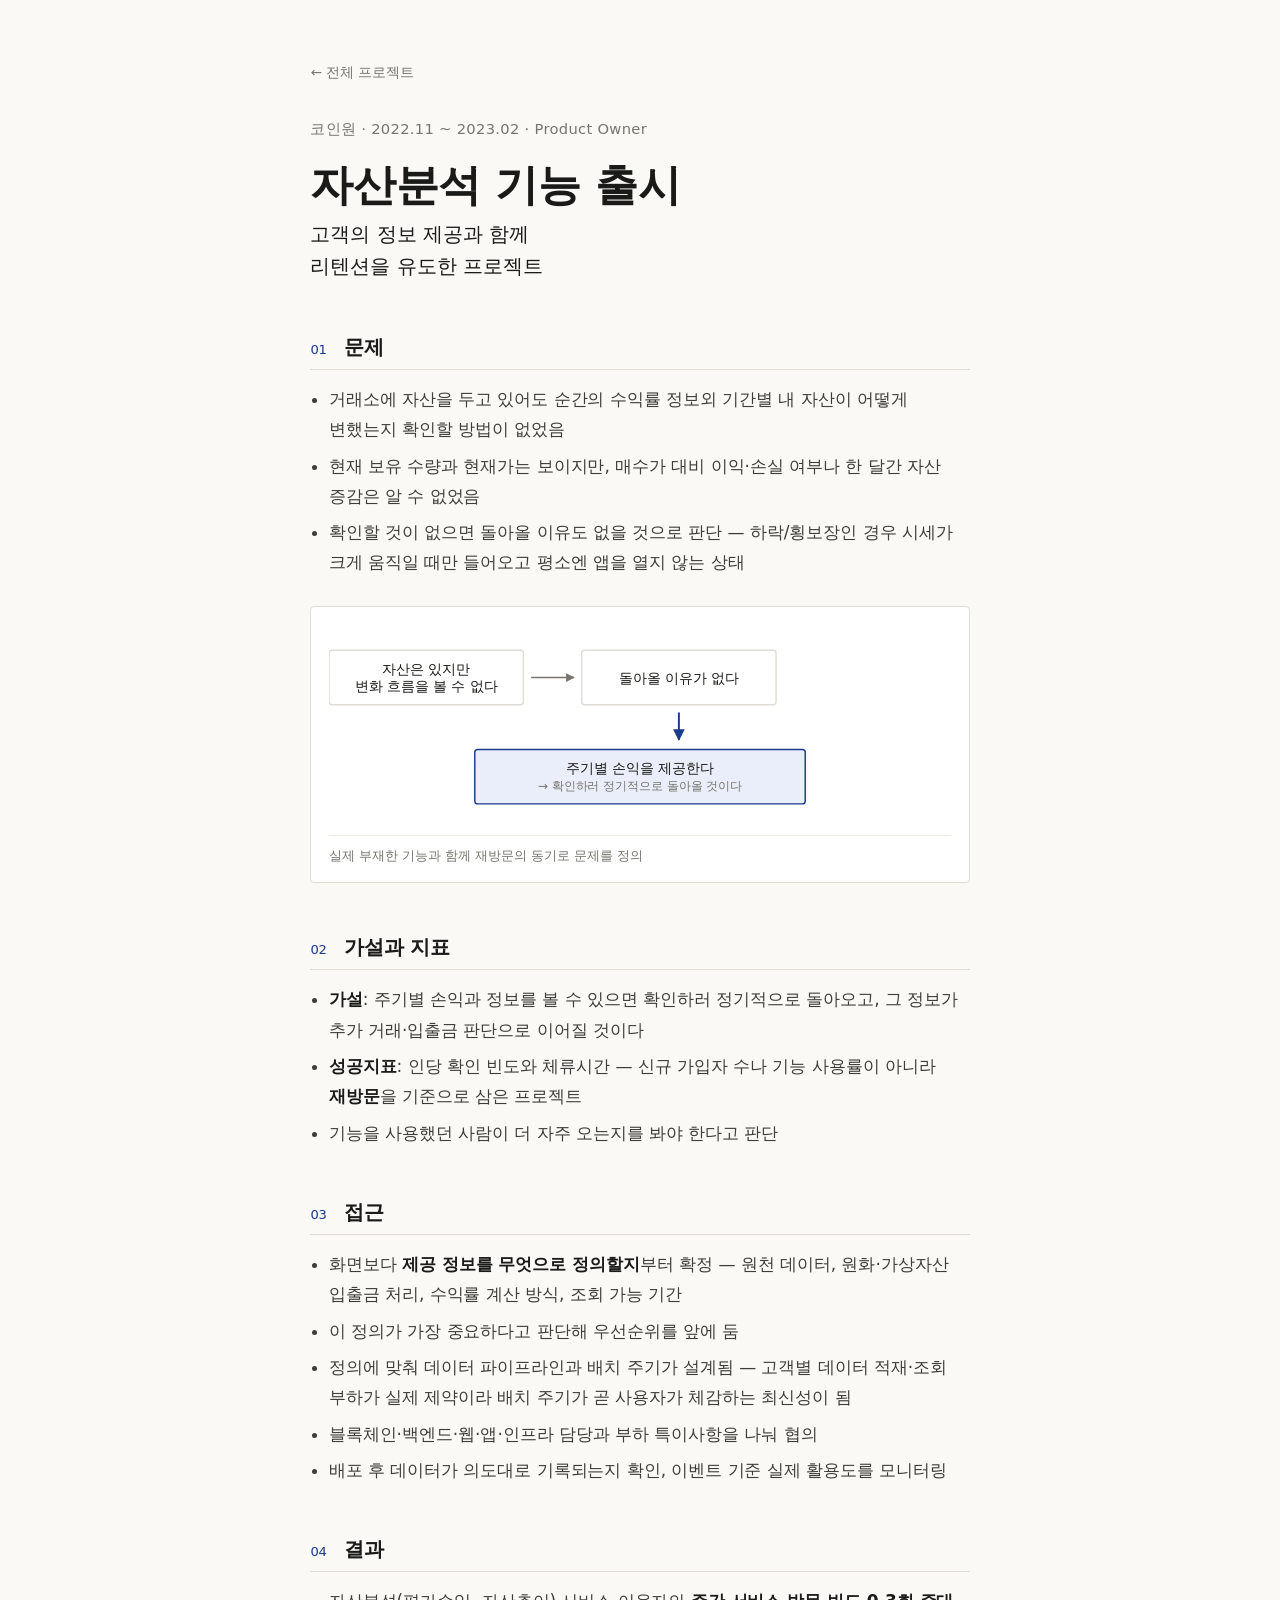
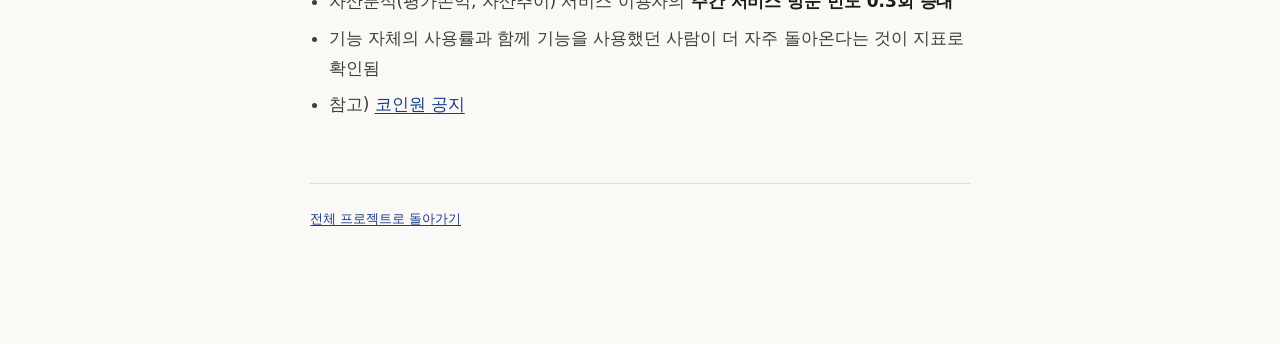
==== commit bd451c7a: "content: 메시징 플랫폼·온에어스튜디오 프로젝트 제거, 문구 다듬기 Co-Authored-By: Claude Opus 5 <noreply@anthropic.com>" ====
--- a/projects/coinone-asset-analysis.html
+++ b/projects/coinone-asset-analysis.html
@@ -14,16 +14,16 @@
 
   <header class="site-header">
     <p class="role">코인원 · 2022.11 ~ 2023.02 · Product Owner</p>
-    <h1>자산분석<br>— 돌아오게 만들기</h1>
-    <p class="tagline">획득이 아니라 재방문을<br>성공 지표로 잡은 첫 프로젝트입니다.</p>
+    <h1>자산분석 기능 출시</h1>
+    <p class="tagline">고객의 정보 제공과 함께<br>리텐션을 유도한 프로젝트</p>
   </header>
 
   <section class="section">
     <h2><span class="n">01</span>문제</h2>
     <ul>
-      <li>거래소에 자산을 두고 있어도 그 가치가 어떻게 변했는지 확인할 방법이 없었음</li>
+      <li>거래소에 자산을 두고 있어도 순간의 수익률 정보외 기간별 내 자산이 어떻게 변했는지 확인할 방법이 없었음</li>
       <li>현재 보유 수량과 현재가는 보이지만, 매수가 대비 이익·손실 여부나 한 달간 자산 증감은 알 수 없었음</li>
-      <li>확인할 것이 없으면 돌아올 이유도 없음 — 시세가 크게 움직일 때만 들어오고 평소엔 앱을 열지 않는 상태</li>
+      <li>확인할 것이 없으면 돌아올 이유도 없을 것으로 판단 — 하락/횡보장인 경우 시세가 크게 움직일 때만 들어오고 평소엔 앱을 열지 않는 상태</li>
     </ul>
 
     <figure class="figure">
@@ -33,7 +33,7 @@
 
         <rect x="0" y="24" width="200" height="56" rx="3" class="svg-box"/>
         <text x="100" y="48" class="svg-label" text-anchor="middle">자산은 있지만</text>
-        <text x="100" y="66" class="svg-label" text-anchor="middle">변화를 볼 수 없다</text>
+        <text x="100" y="66" class="svg-label" text-anchor="middle">변화 흐름을 볼 수 없다</text>
 
         <path d="M208 52 H252" class="svg-arrow" marker-end="url(#ar)"/>
 
@@ -44,7 +44,7 @@
 
         <rect x="150" y="126" width="340" height="56" rx="3" class="svg-box--accent"/>
         <text x="320" y="150" class="svg-label" text-anchor="middle">주기별 손익을 제공한다</text>
-        <text x="320" y="168" class="svg-label--sm" text-anchor="middle">→ 확인하러 정기적으로 돌아온다</text>
+        <text x="320" y="168" class="svg-label--sm" text-anchor="middle">→ 확인하러 정기적으로 돌아올 것이다</text>
 
         <defs>
           <marker id="ar" viewBox="0 0 10 10" refX="9" refY="5" markerWidth="6" markerHeight="6" orient="auto-start-reverse">
@@ -55,27 +55,27 @@
           </marker>
         </defs>
       </svg>
-      <figcaption class="figure__caption">기능이 아니라 재방문 동기를 설계하는 문제로 정의했습니다.</figcaption>
+      <figcaption class="figure__caption">실제 부재한 기능과 함께 재방문의 동기로 문제를 정의</figcaption>
     </figure>
   </section>
 
   <section class="section">
     <h2><span class="n">02</span>가설과 지표</h2>
     <ul>
-      <li><strong>가설</strong>: 주기별 손익을 볼 수 있으면 확인하러 정기적으로 돌아오고, 그 정보가 추가 거래·입출금 판단으로 이어진다</li>
-      <li><strong>성공지표</strong>: 인당 확인 빈도와 체류시간 — 신규 가입자 수나 기능 사용률이 아니라 <strong>재방문</strong>을 기준으로 삼은 첫 프로젝트</li>
-      <li>기능을 몇 명이 썼는지가 아니라, 쓴 사람이 더 자주 오는지를 봐야 한다고 판단</li>
+      <li><strong>가설</strong>: 주기별 손익과 정보를 볼 수 있으면 확인하러 정기적으로 돌아오고, 그 정보가 추가 거래·입출금 판단으로 이어질 것이다</li>
+      <li><strong>성공지표</strong>: 인당 확인 빈도와 체류시간 — 신규 가입자 수나 기능 사용률이 아니라 <strong>재방문</strong>을 기준으로 삼은 프로젝트</li>
+      <li>기능을 사용했던 사람이 더 자주 오는지를 봐야 한다고 판단</li>
     </ul>
   </section>
 
   <section class="section">
     <h2><span class="n">03</span>접근</h2>
     <ul>
-      <li>화면보다 <strong>손익을 무엇으로 정의할지</strong>부터 확정 — 원천 데이터, 원화·가상자산 입출금 처리, 수익률 계산 방식, 조회 가능 기간</li>
-      <li>이 정의가 흔들리면 화면 자체가 의미 없다고 판단해 우선순위를 앞에 둠</li>
-      <li>정의에 맞춰 데이터 파이프라인과 배치 주기를 설계 — 고객별 데이터 적재·조회 부하가 실제 제약이라 배치 주기가 곧 사용자가 체감하는 최신성이 됨</li>
+      <li>화면보다 <strong>제공 정보를 무엇으로 정의할지</strong>부터 확정 — 원천 데이터, 원화·가상자산 입출금 처리, 수익률 계산 방식, 조회 가능 기간</li>
+      <li>이 정의가 가장 중요하다고 판단해 우선순위를 앞에 둠</li>
+      <li>정의에 맞춰 데이터 파이프라인과 배치 주기가 설계됨 — 고객별 데이터 적재·조회 부하가 실제 제약이라 배치 주기가 곧 사용자가 체감하는 최신성이 됨</li>
       <li>블록체인·백엔드·웹·앱·인프라 담당과 부하 특이사항을 나눠 협의</li>
-      <li>배포 후 데이터가 의도대로 기록되는지 확인하고, 이벤트를 심어 실제 활용도를 모니터링</li>
+      <li>배포 후 데이터가 의도대로 기록되는지 확인, 이벤트 기준 실제 활용도를 모니터링</li>
     </ul>
   </section>
 
@@ -83,8 +83,8 @@
     <h2><span class="n">04</span>결과</h2>
     <ul>
       <li>자산분석(평가손익, 자산추이) 서비스 이용자의 <strong>주간 서비스 방문 빈도 0.3회 증대</strong></li>
-      <li>기능 자체의 사용률이 아니라, 기능을 쓴 사람이 더 자주 돌아온다는 것이 지표로 확인됨</li>
-      <li>출시 내용은 <a href="https://coinone.co.kr/info/notice/2519">코인원 공지</a>로 공개</li>
+      <li>기능 자체의 사용률과 함께 기능을 사용했던 사람이 더 자주 돌아온다는 것이 지표로 확인됨</li>
+      <li>참고) <a href="https://coinone.co.kr/info/notice/2519">코인원 공지</a></li>
     </ul>
   </section>
 
--- a/assets/style.css
+++ b/assets/style.css
@@ -29,6 +29,23 @@
 
   --measure: 44rem;
   --rail: 2.5rem;
+
+  /* 인덱스 페이지 전용 — 노션 워크스페이스 톤 (라이트) */
+  --bar-bg:   #f1f0ec;
+  --bar-fg:   #37352f;
+  --bar-tab:  #37352f;
+  --avatar-bg:#37352f;
+  --avatar-fg:#faf9f6;
+
+  --tag-gray-bg:   #e3e2e0; --tag-gray-fg:   #5b5a57;
+  --tag-brown-bg:  #eee0da; --tag-brown-fg:  #8a5a3b;
+  --tag-orange-bg: #fadec9; --tag-orange-fg: #a35a1e;
+  --tag-yellow-bg: #fdecc8; --tag-yellow-fg: #9c7a1f;
+  --tag-green-bg:  #dbeddb; --tag-green-fg:  #3a7d4c;
+  --tag-blue-bg:   #d3e5ef; --tag-blue-fg:   #2f6b93;
+  --tag-purple-bg: #e8deee; --tag-purple-fg: #7247a3;
+  --tag-pink-bg:   #f5e0e9; --tag-pink-fg:   #a34c78;
+  --tag-red-bg:    #ffe2dd; --tag-red-fg:    #b8402a;
 }
 
 @media (prefers-color-scheme: dark) {
@@ -45,6 +62,23 @@
     --accent-bg: #1e2436;
     --up:        #4ec98a;
     --down:      #ff8f80;
+
+    /* 인덱스 페이지 전용 — 노션 워크스페이스 톤 (다크) */
+    --bar-bg:   #2f2f2f;
+    --bar-fg:   #e9e9e7;
+    --bar-tab:  #6f6f6f;
+    --avatar-bg:#3a3a3f;
+    --avatar-fg:#e9e9e7;
+
+    --tag-gray-bg:   #3b3b3b; --tag-gray-fg:   #c4c3c0;
+    --tag-brown-bg:  #4a3228; --tag-brown-fg:  #d3a482;
+    --tag-orange-bg: #4d3320; --tag-orange-fg: #e0a668;
+    --tag-yellow-bg: #4a3f1f; --tag-yellow-fg: #e2c266;
+    --tag-green-bg:  #253d2c; --tag-green-fg:  #7fc794;
+    --tag-blue-bg:   #1f3a4d; --tag-blue-fg:   #7cb3d6;
+    --tag-purple-bg: #362a4a; --tag-purple-fg: #b295dd;
+    --tag-pink-bg:   #4a2b3c; --tag-pink-fg:   #db8fb2;
+    --tag-red-bg:    #4a2a24; --tag-red-fg:    #e08a76;
   }
 }
 
@@ -359,6 +393,210 @@
   color: var(--muted);
 }
 
+/* ============================================================
+   인덱스 페이지 — 노션 워크스페이스 레이아웃
+   ============================================================ */
+
+/* 아바타 */
+.avatar {
+  width: 2.75rem; height: 2.75rem;
+  border-radius: 50%;
+  background: var(--avatar-bg);
+  color: var(--avatar-fg);
+  display: flex; align-items: center; justify-content: center;
+  font-family: var(--body);
+  font-weight: 700;
+  font-size: 1.1rem;
+  margin-bottom: 1.4rem;
+}
+
+.role-line {
+  font-size: 1.02rem;
+  font-weight: 650;
+  color: var(--fg);
+  margin: 0 0 1rem;
+}
+
+/* 바이오 — 노션의 인용 블록 스타일 */
+.bio-quote {
+  border-left: 3px solid var(--line);
+  padding-left: 1rem;
+  color: var(--fg-soft);
+  margin: 0 0 1.6rem;
+  font-size: .96rem;
+}
+
+/* 연락처 카드 */
+.contact-cards {
+  display: grid;
+  grid-template-columns: repeat(auto-fit, minmax(11rem, 1fr));
+  gap: .7rem;
+  margin: 0 0 3rem;
+}
+.contact-card {
+  display: flex; align-items: center; gap: .6rem;
+  padding: .7rem .85rem;
+  border: 1px solid var(--line);
+  border-radius: 6px;
+  color: var(--fg-soft);
+  text-decoration: none;
+  font-size: .9rem;
+}
+.contact-card:hover { border-color: var(--accent); color: var(--accent); }
+.contact-card svg { width: 1.1rem; height: 1.1rem; flex: none; color: var(--muted); }
+.contact-card:hover svg { color: var(--accent); }
+
+/* 섹션 바 — 노션의 풀블리드 회색 바 헤더 */
+.section-bar {
+  display: flex; align-items: center; gap: .55rem;
+  background: var(--bar-bg);
+  color: var(--bar-fg);
+  padding: .5rem .8rem;
+  border-radius: 4px;
+  margin: 3.4rem 0 1.2rem;
+  font-family: var(--body);
+  font-weight: 700;
+  font-size: .82rem;
+  letter-spacing: .06em;
+}
+.section:first-of-type .section-bar,
+section:first-of-type .section-bar { margin-top: 0; }
+.section-bar::before {
+  content: "";
+  width: 3px; height: 1rem;
+  background: var(--bar-tab);
+  border-radius: 2px;
+  flex: none;
+}
+
+/* 프로젝트 카드 그리드 */
+.card-grid {
+  display: grid;
+  grid-template-columns: 1fr 1fr;
+  gap: 1rem;
+  list-style: none;
+  margin: 0 0 1rem;
+  padding: 0;
+}
+@media (max-width: 640px) {
+  .card-grid { grid-template-columns: 1fr; }
+}
+
+.project-card {
+  border: 1px solid var(--line);
+  border-radius: 8px;
+  overflow: hidden;
+  background: var(--card);
+  display: flex;
+  flex-direction: column;
+}
+
+.project-card__cover {
+  aspect-ratio: 16 / 9;
+  display: flex; align-items: center; justify-content: center;
+  position: relative;
+  color: #fff;
+}
+.cover--1  { background: linear-gradient(135deg, #2b5876, #4e4376); }
+.cover--2  { background: linear-gradient(135deg, #654ea3, #eaafc8); }
+.cover--3  { background: linear-gradient(135deg, #1f4037, #99f2c8); }
+.cover--4  { background: linear-gradient(135deg, #0f2027, #2c5364); }
+.cover--5  { background: linear-gradient(135deg, #3a1c71, #d76d77); }
+.cover--6  { background: linear-gradient(135deg, #134e5e, #71b280); }
+.cover--7  { background: linear-gradient(135deg, #5c258d, #4389a2); }
+.cover--8  { background: linear-gradient(135deg, #232526, #414345); }
+.cover--9  { background: linear-gradient(135deg, #1a2980, #26d0ce); }
+.cover--10 { background: linear-gradient(135deg, #6a3093, #a044ff); }
+.project-card__cover svg { width: 42%; height: 42%; opacity: .9; }
+.project-card__badge {
+  position: absolute; top: .6rem; left: .6rem;
+  background: rgba(0,0,0,.35);
+  color: #fff;
+  font-size: .66rem;
+  font-weight: 700;
+  letter-spacing: .04em;
+  padding: .25em .6em;
+  border-radius: 999px;
+  backdrop-filter: blur(2px);
+}
+
+.project-card__body { padding: .9rem 1rem 1rem; flex: 1; display: flex; flex-direction: column; }
+
+.project-card__title {
+  display: flex; align-items: baseline; gap: .4rem;
+  font-size: .98rem; font-weight: 650;
+  margin: 0 0 .5rem;
+  line-height: 1.4;
+}
+.project-card__title a { color: var(--fg); text-decoration: none; }
+.project-card__title a:hover { color: var(--accent); text-decoration: underline; }
+.project-card__title .doc-icon { flex: none; width: 1rem; height: 1rem; color: var(--muted); }
+
+.tag-row { display: flex; flex-wrap: wrap; gap: .35rem; margin: 0 0 .6rem; }
+.tagp {
+  display: inline-block;
+  font-size: .74rem;
+  padding: .12em .55em;
+  border-radius: 4px;
+  line-height: 1.6;
+}
+.tagp--gray   { background: var(--tag-gray-bg);   color: var(--tag-gray-fg); }
+.tagp--brown  { background: var(--tag-brown-bg);  color: var(--tag-brown-fg); }
+.tagp--orange { background: var(--tag-orange-bg); color: var(--tag-orange-fg); }
+.tagp--yellow { background: var(--tag-yellow-bg); color: var(--tag-yellow-fg); }
+.tagp--green  { background: var(--tag-green-bg);  color: var(--tag-green-fg); }
+.tagp--blue   { background: var(--tag-blue-bg);   color: var(--tag-blue-fg); }
+.tagp--purple { background: var(--tag-purple-bg); color: var(--tag-purple-fg); }
+.tagp--pink   { background: var(--tag-pink-bg);   color: var(--tag-pink-fg); }
+.tagp--red    { background: var(--tag-red-bg);    color: var(--tag-red-fg); }
+
+.project-card__meta { margin-top: auto; font-size: .78rem; color: var(--muted); }
+
+/* 경력·학력 리스트 */
+.entry-list { list-style: none; margin: 0 0 1rem; padding: 0; }
+.entry-item {
+  display: flex; align-items: baseline; gap: .55rem;
+  padding: .55rem 0;
+  border-bottom: 1px solid var(--line-soft);
+  font-size: .92rem;
+}
+.entry-item:last-child { border-bottom: none; }
+.entry-item svg { flex: none; width: .85rem; height: .85rem; color: var(--muted); }
+.entry-item__label { color: var(--fg); font-weight: 600; }
+.entry-item__when { color: var(--muted); font-size: .82rem; margin-left: auto; padding-left: 1rem; white-space: nowrap; }
+
+/* 스킬 그리드 */
+.skills-grid {
+  display: grid;
+  grid-template-columns: repeat(auto-fit, minmax(11.5rem, 1fr));
+  gap: .7rem;
+  margin: 0 0 1rem;
+}
+.skill-card {
+  display: flex; align-items: center; gap: .65rem;
+  padding: .7rem .85rem;
+  border: 1px solid var(--line);
+  border-radius: 6px;
+  font-size: .88rem;
+  color: var(--fg-soft);
+}
+.skill-card svg { flex: none; width: 1.05rem; height: 1.05rem; color: var(--muted); }
+
+/* More: Contact / SNS */
+.more-grid {
+  display: grid;
+  grid-template-columns: 1fr 1fr;
+  gap: 1.5rem;
+}
+@media (max-width: 480px) { .more-grid { grid-template-columns: 1fr; } }
+.more-grid h3 {
+  font-size: .82rem; color: var(--muted); font-weight: 650;
+  margin: 0 0 .6rem; padding-bottom: .5rem;
+  border-bottom: 1px solid var(--line);
+}
+.more-grid ul { list-style: none; margin: 0; padding: 0; }
+.more-grid li { padding: .3rem 0; font-size: .9rem; color: var(--fg-soft); }
+
 /* ---------- 반응형 ---------- */
 
 @media (max-width: 480px) {
@@ -368,6 +606,8 @@
   .metric__val { font-size: 1.3rem; }
   .trajectory li { grid-template-columns: 1fr; gap: .1rem; }
   .project-item--featured .project-item__title { font-size: 1.2rem; }
+  .entry-item { flex-wrap: wrap; }
+  .entry-item__when { margin-left: 0; padding-left: 1.4rem; flex-basis: 100%; }
 }
 
 /* ---------- 인쇄 ---------- */
